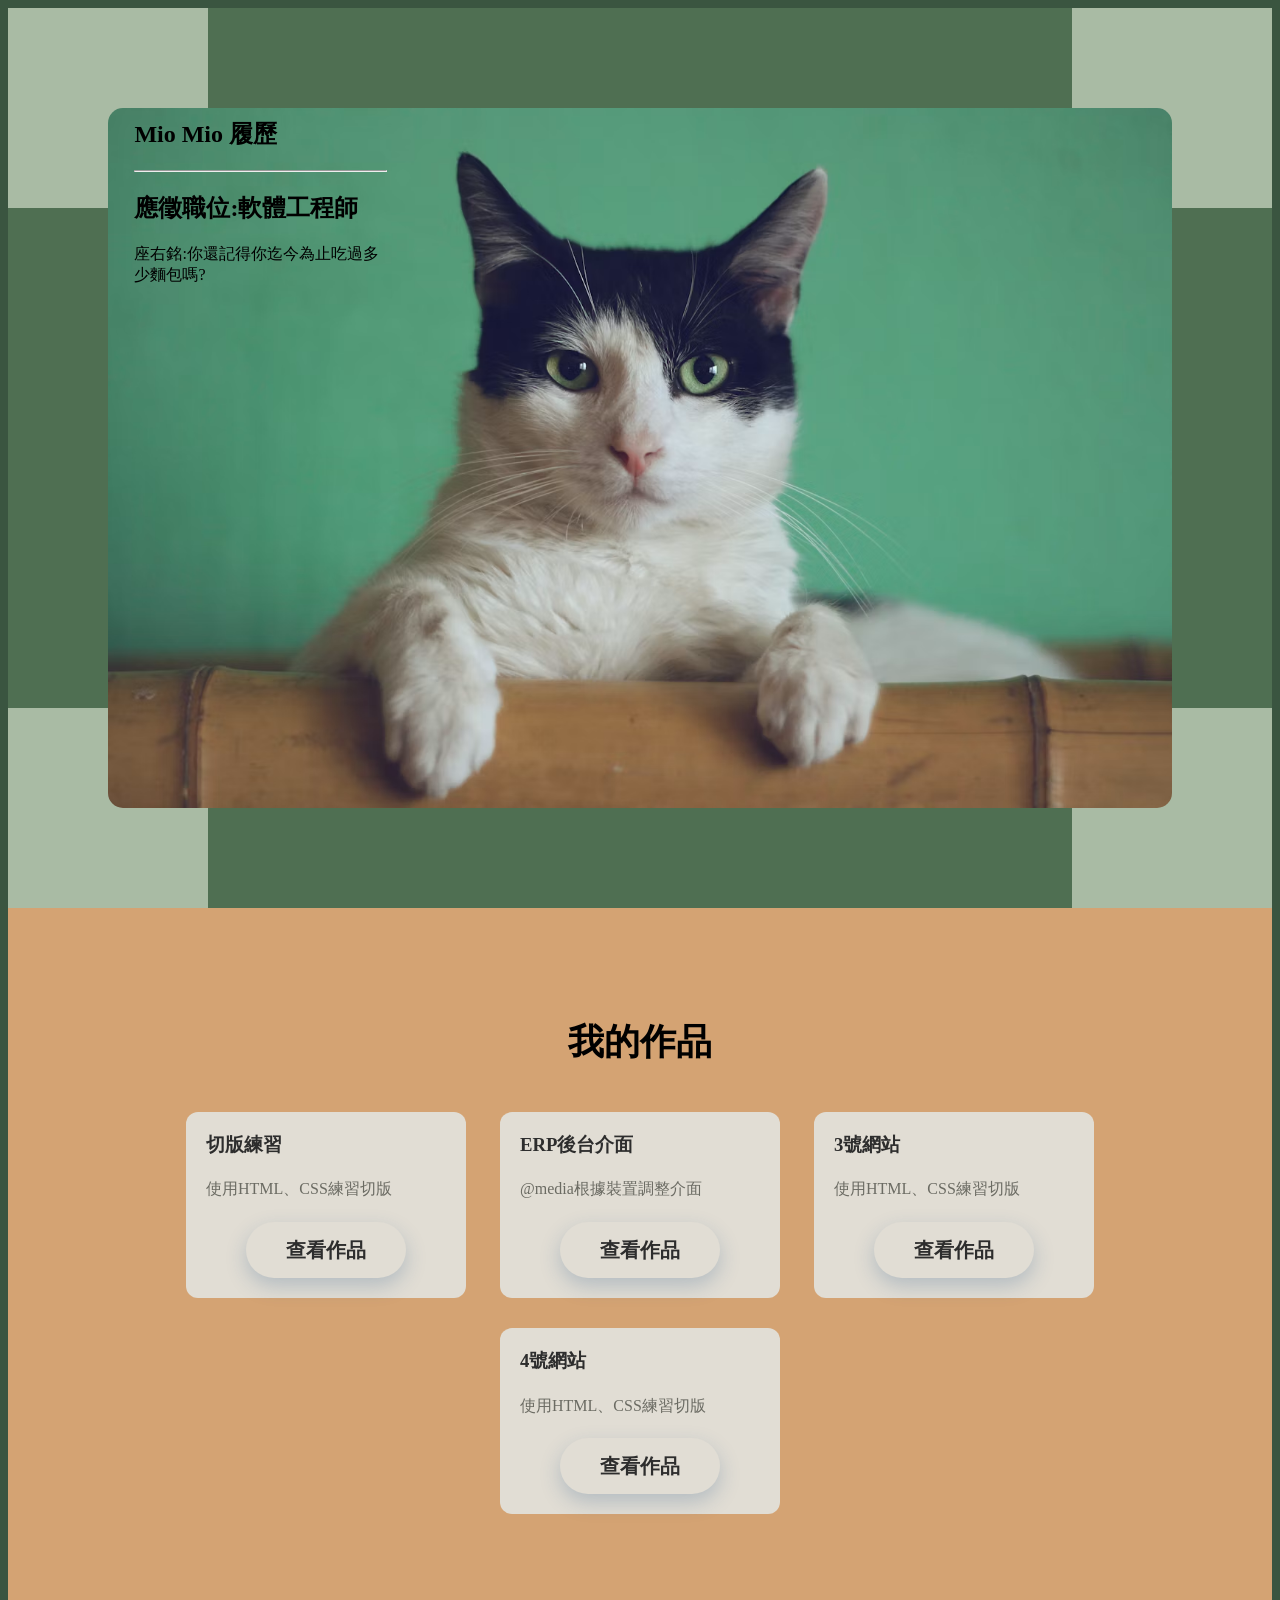
==== index.html @ d28320fb "修改檔名、上傳圖片" ====
<!DOCTYPE html>
<html lang="zh-TW">

<head>
    <meta charset="UTF-8">
    <meta name="viewport" content="width=device-width, initial-scale=1.0">
    <title>UserPage</title>
    <link rel="stylesheet" href="css/UserPage.css">
    <style>
        :root {
            --primary: #4F6F52;
            --primary-dark: #3A5540;

            --secondary: #A9BBA4;

            --accent: #C97C5D;
            --accent-light: #D4A373;

            --bg: #F7F4ED;
            --bg-secondary: #EAE2D6;

            --card: #E1DDD4;

            --text: #2D2D2D;
            --text-secondary: #6B6B63;

            --border: #CFC8BC;

            --link: #5C8374;
        }

        body {
            background-color: var(--primary-dark);
        }

        .s01 {
            background-color: var(--primary);
            height: 100vh;
            position: relative;
        }

        .s01 .box01 {
            width: 200px;
            height: 200px;
            background-color: var(--secondary);
            position: absolute;
            top: 0;
            left: 0;
        }

        .s01 .box02 {
            width: 200px;
            height: 200px;
            background-color: var(--secondary);
            position: absolute;
            top: 0;
            right: 0;
        }

        .s01 .box03 {
            width: 200px;
            height: 200px;
            background-color: var(--secondary);
            position: absolute;
            bottom: 0;
            left: 0;
        }

        .s01 .box04 {
            width: 200px;
            height: 200px;
            background-color: var(--secondary);
            position: absolute;
            right: 0;
            bottom: 0;
        }

        .s01 .UserImg {
            position: absolute;
            top: 100px;
            left: 100px;
            right: 100px;
            bottom: 100px;
            background-color: var(--card);
            background-image: url(images/cat-selfy.avif);
            background-position: center center;
            background-size: cover;
            border-radius: 15px;
        }

        .s01 .UserText {
            position: absolute;
            top: 10%;
            left: 10%;
            right: 70%;
        }

        /* s02作品區 */
        .s02 {
            padding: 80px 10%;
            background-color: var(--accent-light);
            text-align: center;
        }

        .s02 h2 {
            font-size: 36px;
        }

        .s02 .card {
            display: inline-block;
            margin: 15px;
            width: 240px;
            background-color: var(--card);
            padding: 20px;
            text-align: left;
            border-radius: 12px;
        }

        .s02 .card h3 {
            margin-top: 0;
            color: var(--text);
        }

        .s02 .card p {
            line-height: 1.6;
            color: var(--text-secondary);
        }

        .s02 .card a {
            background-color: var(--card);
            line-height: 1.6;
            color: var(--text);

            display: block;
            text-align: center;

            width: 160px;
            height: 56px;

            margin-top: 20px;
            margin-left: auto;
            margin-right: auto;
            text-decoration: none;

            /* color: var(--color_bg); */

            font-size: 20px;
            font-weight: bold;

            line-height: 56px;

            border-radius: 999px;

            box-shadow: 0 8px 20px rgba(47, 93, 140, 0.25);
        }
    </style>
</head>


<body>

    <section class="s01">
        <div class="box01"></div>
        <div class="box02"></div>
        <div class="box03"></div>
        <div class="box04"></div>
        <div class="UserImg"></div>
        <div class="UserText">
            <h1>Mio Mio 履歷</h1>
            <hr>
            <h2>應徵職位:軟體工程師</h2>
            <P>座右銘:你還記得你迄今為止吃過多少麵包嗎?</P>
        </div>
    </section>
    <section class="s02">
        <h2>我的作品</h2>
        <!-- 作品01 -->
        <div class="card">
            <h3>切版練習</h3>
            <p>使用HTML、CSS練習切版</p>
            <!-- 開新分頁 target="blank" -->
            <a href="/20260602-1.html" target="_blank">查看作品</a>
        </div>

        <!-- 作品02 -->
        <div class="card">
            <h3>ERP後台介面</h3>
            <p>@media根據裝置調整介面</p>
            <a href="/20260605-ch5-ai01.html" target="_blank">查看作品</a>
        </div>
        <!-- 作品03 -->
        <div class="card">
            <h3>3號網站</h3>
            <p>使用HTML、CSS練習切版</p>
            <a href="/20260602-1.html" target="_blank">查看作品</a>
        </div>
        <!-- 作品04 -->
        <div class="card">
            <h3>4號網站</h3>
            <p>使用HTML、CSS練習切版</p>
            <a href="/20260602-1.html" target="_blank">查看作品</a>
        </div>

    </section>

</html>
---- css/UserPage.css ----
:root {
  --primary: #4F6F52;
  --primary-dark: #3A5540;

  --secondary: #A9BBA4;

  --accent: #C97C5D;
  --accent-light: #D4A373;

  --bg: #F7F4ED;
  --bg-secondary: #EAE2D6;

  --card: #E1DDD4;

  --text: #2D2D2D;
  --text-secondary: #6B6B63;

  --border: #CFC8BC;

  --link: #5C8374;
}
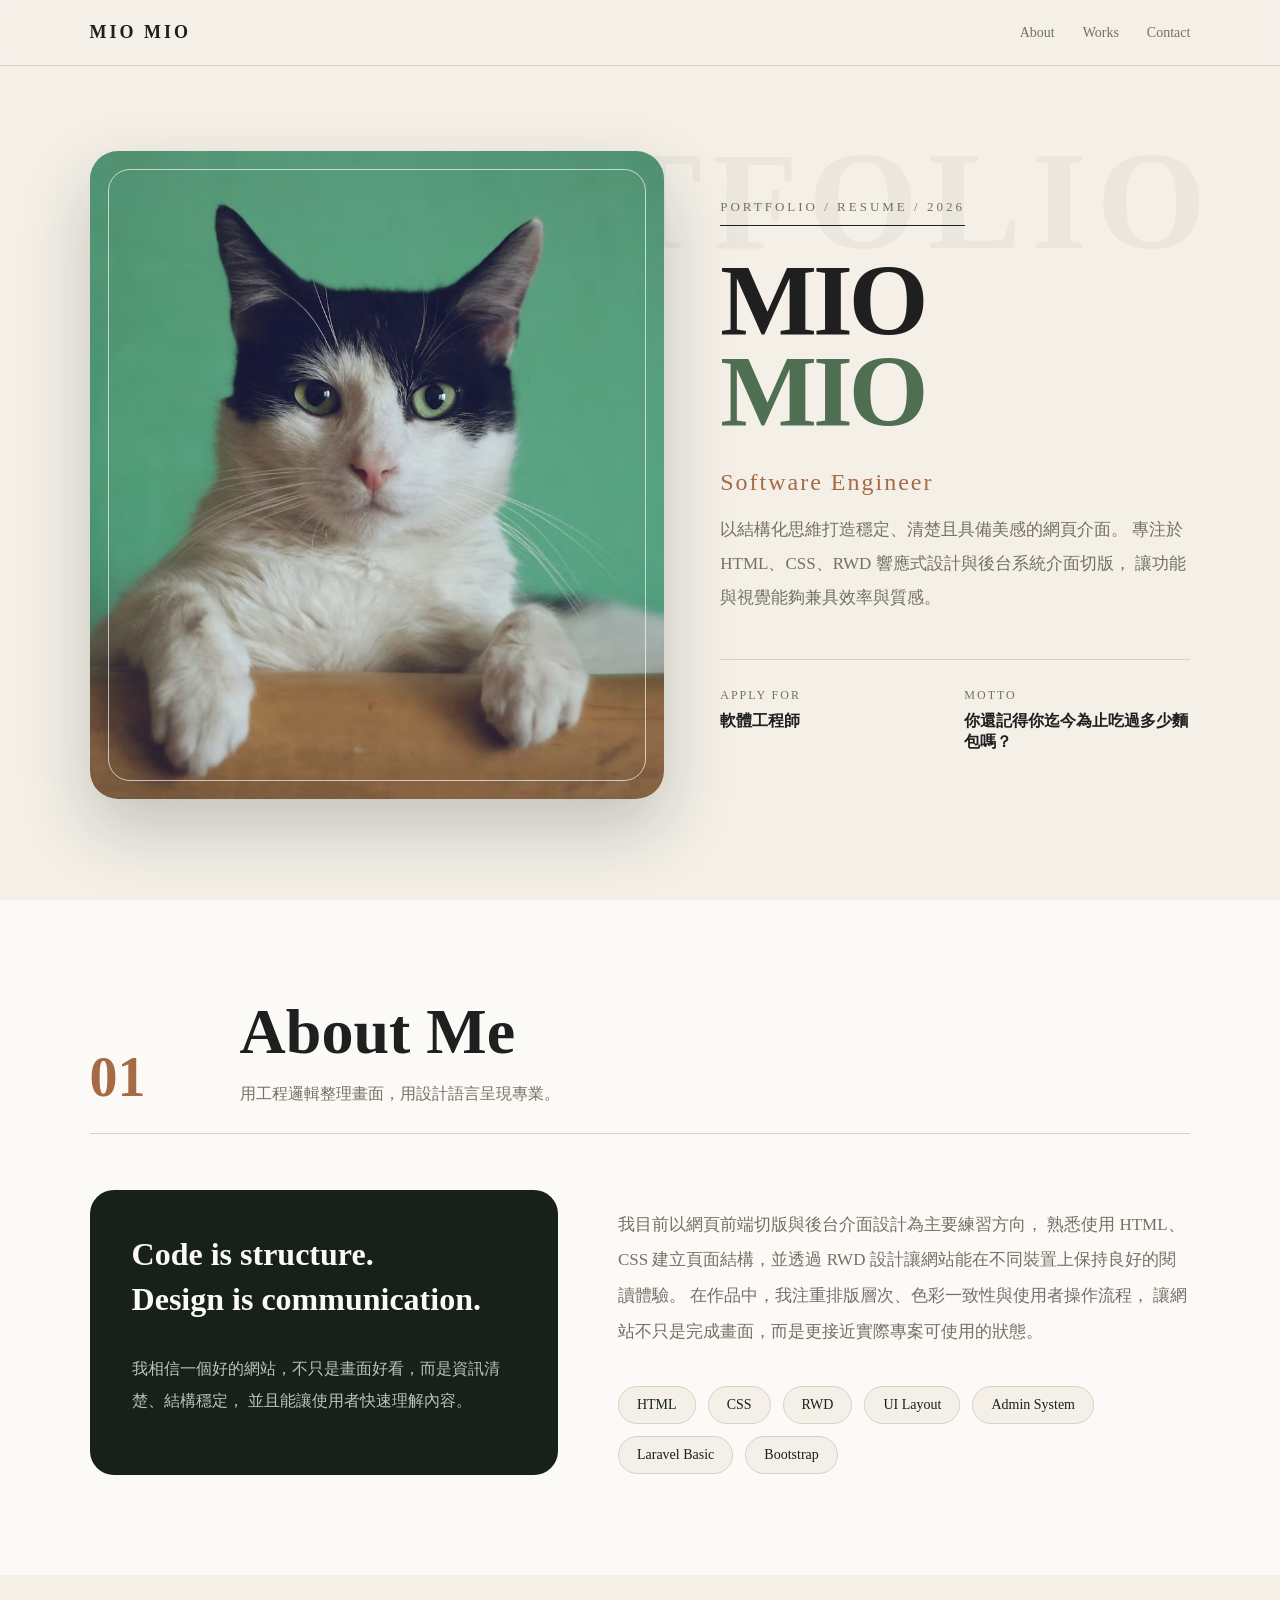
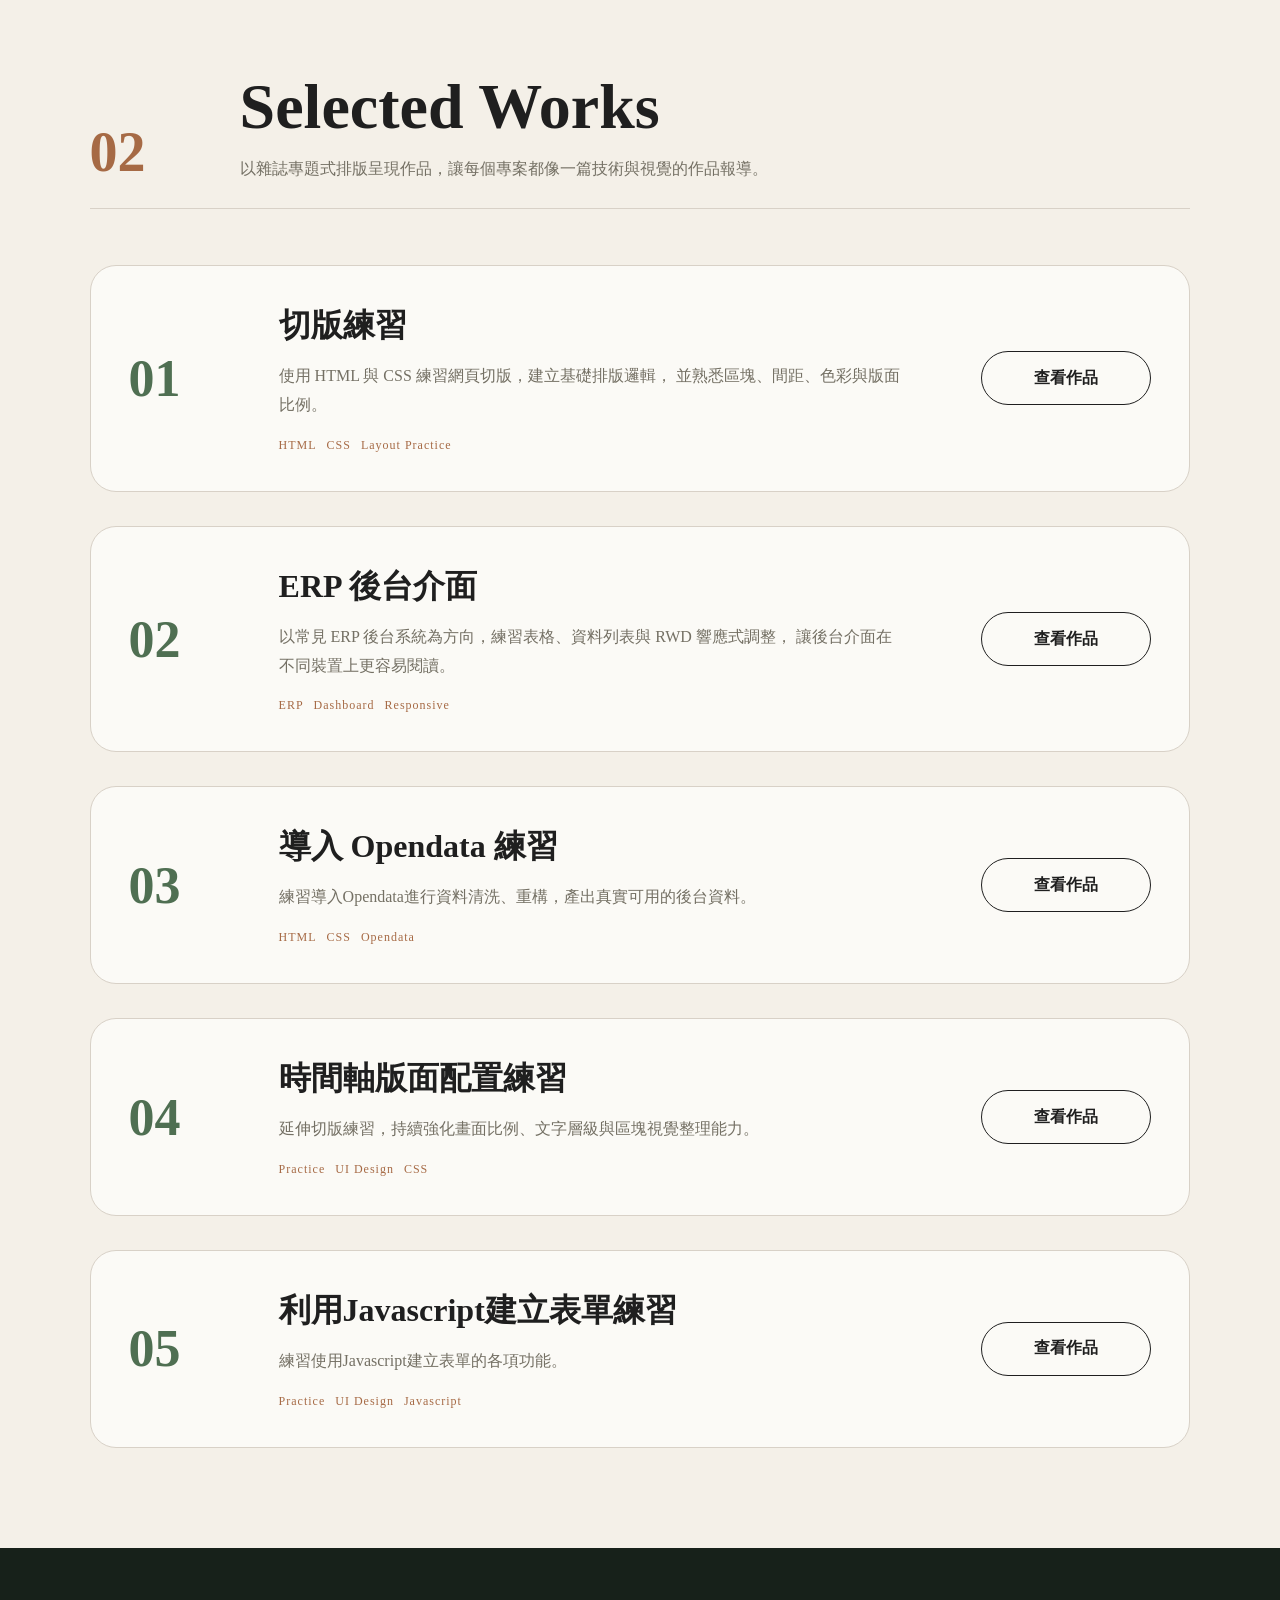
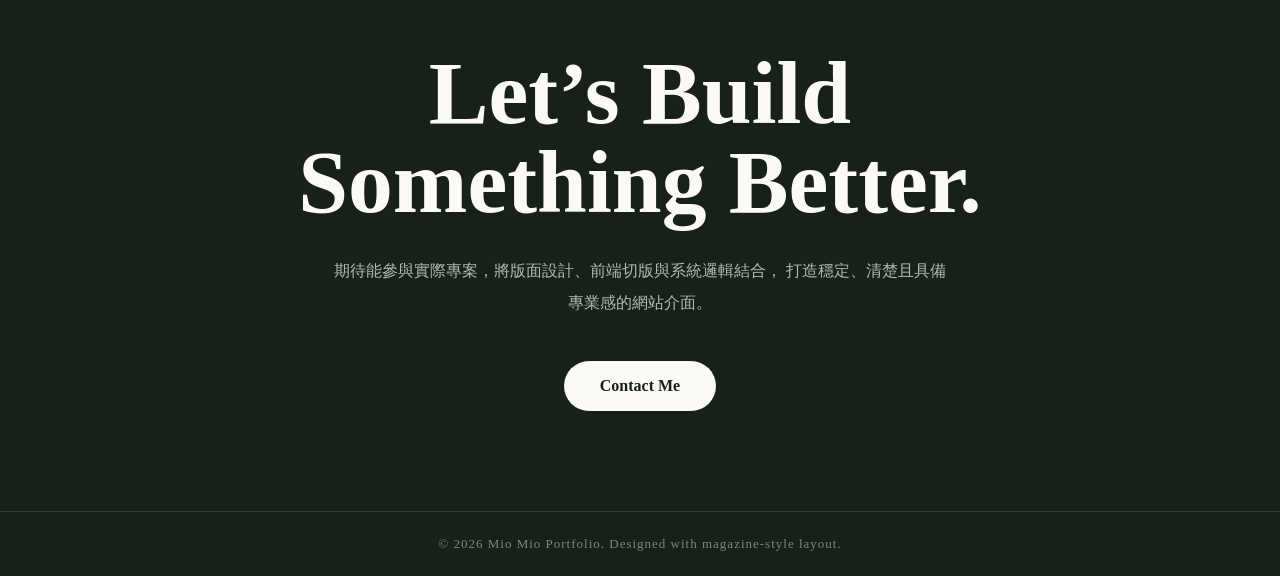
==== commit e260c4d3: "更新個人履歷、新增課程練習內容" ====
--- a/index.html
+++ b/index.html
@@ -4,203 +4,637 @@
 <head>
     <meta charset="UTF-8">
     <meta name="viewport" content="width=device-width, initial-scale=1.0">
-    <title>UserPage</title>
-    <link rel="stylesheet" href="css/UserPage.css">
+    <title>Ken｜Software Engineer Portfolio</title>
+
     <style>
         :root {
-            --primary: #4F6F52;
-            --primary-dark: #3A5540;
-
-            --secondary: #A9BBA4;
-
-            --accent: #C97C5D;
-            --accent-light: #D4A373;
-
-            --bg: #F7F4ED;
-            --bg-secondary: #EAE2D6;
-
-            --card: #E1DDD4;
-
-            --text: #2D2D2D;
-            --text-secondary: #6B6B63;
-
-            --border: #CFC8BC;
-
-            --link: #5C8374;
+            --bg: #F4F0E8;
+            --paper: #FBFAF6;
+            --ink: #1F1F1F;
+            --gray: #747064;
+            --line: #D8D1C7;
+            --olive: #4F6F52;
+            --brown: #A66A45;
+            --dark: #17211A;
+        }
+
+        * {
+            box-sizing: border-box;
+        }
+
+        html {
+            scroll-behavior: smooth;
         }
 
         body {
-            background-color: var(--primary-dark);
-        }
-
-        .s01 {
-            background-color: var(--primary);
-            height: 100vh;
-            position: relative;
-        }
-
-        .s01 .box01 {
-            width: 200px;
-            height: 200px;
-            background-color: var(--secondary);
-            position: absolute;
+            margin: 0;
+            font-family: "Noto Serif TC", "Microsoft JhengHei", serif;
+            background-color: var(--bg);
+            color: var(--ink);
+        }
+
+        a {
+            color: inherit;
+            text-decoration: none;
+        }
+
+        img {
+            display: block;
+            width: 100%;
+        }
+
+        /* Header */
+        .nav {
+            position: fixed;
             top: 0;
             left: 0;
-        }
-
-        .s01 .box02 {
-            width: 200px;
-            height: 200px;
-            background-color: var(--secondary);
+            width: 100%;
+            z-index: 99;
+            padding: 22px 7vw;
+            display: flex;
+            justify-content: space-between;
+            align-items: center;
+            background-color: rgba(244, 240, 232, 0.82);
+            backdrop-filter: blur(12px);
+            border-bottom: 1px solid var(--line);
+        }
+
+        .logo {
+            font-size: 18px;
+            font-weight: 900;
+            letter-spacing: 3px;
+        }
+
+        .nav-menu {
+            display: flex;
+            gap: 28px;
+            font-size: 14px;
+            color: var(--gray);
+        }
+
+        .nav-menu a:hover {
+            color: var(--brown);
+        }
+
+        /* Hero */
+        .hero {
+            min-height: 100vh;
+            padding: 120px 7vw 70px;
+            display: grid;
+            grid-template-columns: 1.1fr 0.9fr;
+            gap: 56px;
+            align-items: center;
+            position: relative;
+        }
+
+        .hero::before {
+            content: "PORTFOLIO";
             position: absolute;
-            top: 0;
-            right: 0;
-        }
-
-        .s01 .box03 {
-            width: 200px;
-            height: 200px;
-            background-color: var(--secondary);
+            top: 120px;
+            right: 5vw;
+            font-size: 11vw;
+            font-weight: 900;
+            letter-spacing: 10px;
+            color: rgba(31, 31, 31, 0.04);
+            pointer-events: none;
+        }
+
+        .hero-img {
+            height: 72vh;
+            min-height: 520px;
+            background-image: url(images/cat-selfy.avif);
+            background-size: cover;
+            background-position: center;
+            border-radius: 28px;
+            box-shadow: 0 30px 70px rgba(23, 33, 26, 0.22);
+            position: relative;
+            overflow: hidden;
+        }
+
+        .hero-img::after {
+            content: "";
             position: absolute;
-            bottom: 0;
-            left: 0;
-        }
-
-        .s01 .box04 {
-            width: 200px;
-            height: 200px;
-            background-color: var(--secondary);
-            position: absolute;
-            right: 0;
-            bottom: 0;
-        }
-
-        .s01 .UserImg {
-            position: absolute;
-            top: 100px;
-            left: 100px;
-            right: 100px;
-            bottom: 100px;
-            background-color: var(--card);
-            background-image: url(images/cat-selfy.avif);
-            background-position: center center;
-            background-size: cover;
-            border-radius: 15px;
-        }
-
-        .s01 .UserText {
-            position: absolute;
-            top: 10%;
-            left: 10%;
-            right: 70%;
-        }
-
-        /* s02作品區 */
-        .s02 {
-            padding: 80px 10%;
-            background-color: var(--accent-light);
+            inset: 18px;
+            border: 1px solid rgba(255, 255, 255, 0.65);
+            border-radius: 22px;
+        }
+
+        .hero-content {
+            position: relative;
+            z-index: 2;
+        }
+
+        .issue {
+            display: inline-block;
+            margin-bottom: 30px;
+            padding-bottom: 10px;
+            border-bottom: 1px solid var(--ink);
+            font-size: 13px;
+            letter-spacing: 3px;
+            color: var(--gray);
+        }
+
+        .hero-title {
+            margin: 0;
+            font-size: clamp(58px, 8vw, 120px);
+            line-height: 0.88;
+            letter-spacing: -4px;
+            font-weight: 900;
+        }
+
+        .hero-title span {
+            color: var(--olive);
+        }
+
+        .hero-job {
+            margin: 32px 0 16px;
+            font-size: 24px;
+            color: var(--brown);
+            letter-spacing: 2px;
+        }
+
+        .hero-text {
+            max-width: 520px;
+            font-size: 17px;
+            line-height: 2;
+            color: var(--gray);
+        }
+
+        .hero-meta {
+            margin-top: 44px;
+            display: grid;
+            grid-template-columns: repeat(2, 1fr);
+            gap: 18px;
+            border-top: 1px solid var(--line);
+            padding-top: 28px;
+        }
+
+        .meta-item small {
+            display: block;
+            margin-bottom: 8px;
+            color: var(--gray);
+            letter-spacing: 2px;
+            font-size: 12px;
+        }
+
+        .meta-item strong {
+            font-size: 16px;
+        }
+
+        /* Section */
+        .section {
+            padding: 100px 7vw;
+        }
+
+        .section-title {
+            display: grid;
+            grid-template-columns: 120px 1fr;
+            gap: 30px;
+            align-items: end;
+            margin-bottom: 56px;
+            border-bottom: 1px solid var(--line);
+            padding-bottom: 24px;
+        }
+
+        .section-title .num {
+            font-size: 56px;
+            color: var(--brown);
+            font-weight: 900;
+        }
+
+        .section-title h2 {
+            margin: 0;
+            font-size: clamp(36px, 5vw, 72px);
+            line-height: 1;
+        }
+
+        .section-title p {
+            margin: 16px 0 0;
+            color: var(--gray);
+            line-height: 1.8;
+        }
+
+        /* About */
+        .about {
+            background-color: var(--paper);
+        }
+
+        .about-grid {
+            display: grid;
+            grid-template-columns: 0.9fr 1.1fr;
+            gap: 60px;
+        }
+
+        .quote-box {
+            padding: 42px;
+            background-color: var(--dark);
+            color: var(--paper);
+            border-radius: 24px;
+        }
+
+        .quote-box h3 {
+            margin-top: 0;
+            font-size: 32px;
+            line-height: 1.4;
+        }
+
+        .quote-box p {
+            color: rgba(255, 255, 255, 0.72);
+            line-height: 2;
+        }
+
+        .about-text {
+            font-size: 17px;
+            line-height: 2.1;
+            color: var(--gray);
+        }
+
+        .skills {
+            margin-top: 36px;
+            display: flex;
+            flex-wrap: wrap;
+            gap: 12px;
+        }
+
+        .skills span {
+            padding: 10px 18px;
+            border: 1px solid var(--line);
+            border-radius: 999px;
+            background-color: var(--bg);
+            color: var(--dark);
+            font-size: 14px;
+        }
+
+        /* Works */
+        .works {
+            background-color: var(--bg);
+        }
+
+        .work-list {
+            display: grid;
+            gap: 34px;
+        }
+
+        .work-card {
+            display: grid;
+            grid-template-columns: 120px 1fr 220px;
+            gap: 30px;
+            align-items: center;
+            padding: 38px;
+            background-color: var(--paper);
+            border: 1px solid var(--line);
+            border-radius: 26px;
+            transition: 0.35s ease;
+        }
+
+        .work-card:hover {
+            transform: translateY(-8px);
+            box-shadow: 0 24px 50px rgba(23, 33, 26, 0.12);
+        }
+
+        .work-num {
+            font-size: 52px;
+            font-weight: 900;
+            color: var(--olive);
+        }
+
+        .work-info h3 {
+            margin: 0 0 14px;
+            font-size: 32px;
+        }
+
+        .work-info p {
+            margin: 0;
+            line-height: 1.8;
+            color: var(--gray);
+        }
+
+        .work-tags {
+            margin-top: 18px;
+            display: flex;
+            gap: 10px;
+            flex-wrap: wrap;
+        }
+
+        .work-tags span {
+            font-size: 12px;
+            color: var(--brown);
+            letter-spacing: 1px;
+        }
+
+        .work-link {
+            justify-self: end;
+            width: 170px;
+            height: 54px;
+            border-radius: 999px;
+            border: 1px solid var(--ink);
+            display: flex;
+            justify-content: center;
+            align-items: center;
+            font-weight: 900;
+            transition: 0.3s;
+        }
+
+        .work-link:hover {
+            background-color: var(--ink);
+            color: var(--paper);
+        }
+
+        /* Contact */
+        .contact {
+            background-color: var(--dark);
+            color: var(--paper);
             text-align: center;
         }
 
-        .s02 h2 {
-            font-size: 36px;
-        }
-
-        .s02 .card {
-            display: inline-block;
-            margin: 15px;
-            width: 240px;
-            background-color: var(--card);
-            padding: 20px;
-            text-align: left;
-            border-radius: 12px;
-        }
-
-        .s02 .card h3 {
-            margin-top: 0;
-            color: var(--text);
-        }
-
-        .s02 .card p {
-            line-height: 1.6;
-            color: var(--text-secondary);
-        }
-
-        .s02 .card a {
-            background-color: var(--card);
-            line-height: 1.6;
-            color: var(--text);
-
-            display: block;
+        .contact h2 {
+            margin: 0;
+            font-size: clamp(42px, 7vw, 96px);
+            line-height: 1;
+        }
+
+        .contact p {
+            margin: 28px auto 0;
+            max-width: 620px;
+            color: rgba(255, 255, 255, 0.68);
+            line-height: 2;
+        }
+
+        .contact-btn {
+            margin-top: 42px;
+            display: inline-flex;
+            padding: 16px 36px;
+            border-radius: 999px;
+            background-color: var(--paper);
+            color: var(--dark);
+            font-weight: 900;
+        }
+
+        .footer {
+            padding: 24px 7vw;
+            background-color: var(--dark);
+            color: rgba(255, 255, 255, 0.45);
+            border-top: 1px solid rgba(255, 255, 255, 0.12);
             text-align: center;
-
-            width: 160px;
-            height: 56px;
-
-            margin-top: 20px;
-            margin-left: auto;
-            margin-right: auto;
-            text-decoration: none;
-
-            /* color: var(--color_bg); */
-
-            font-size: 20px;
-            font-weight: bold;
-
-            line-height: 56px;
-
-            border-radius: 999px;
-
-            box-shadow: 0 8px 20px rgba(47, 93, 140, 0.25);
+            font-size: 13px;
+            letter-spacing: 1px;
+        }
+
+        /* RWD */
+        @media screen and (max-width: 992px) {
+            .hero {
+                grid-template-columns: 1fr;
+            }
+
+            .hero-img {
+                height: 520px;
+            }
+
+            .about-grid {
+                grid-template-columns: 1fr;
+            }
+
+            .work-card {
+                grid-template-columns: 1fr;
+            }
+
+            .work-link {
+                justify-self: start;
+            }
+        }
+
+        @media screen and (max-width: 768px) {
+            .nav-menu {
+                display: none;
+            }
+
+            .hero {
+                padding-top: 100px;
+            }
+
+            .hero-img {
+                height: 420px;
+                min-height: auto;
+            }
+
+            .hero-title {
+                letter-spacing: -2px;
+            }
+
+            .hero-meta {
+                grid-template-columns: 1fr;
+            }
+
+            .section-title {
+                grid-template-columns: 1fr;
+            }
+
+            .work-card {
+                padding: 28px;
+            }
+
+            .work-info h3 {
+                font-size: 26px;
+            }
         }
     </style>
 </head>
 
-
 <body>
 
-    <section class="s01">
-        <div class="box01"></div>
-        <div class="box02"></div>
-        <div class="box03"></div>
-        <div class="box04"></div>
-        <div class="UserImg"></div>
-        <div class="UserText">
-            <h1>Mio Mio 履歷</h1>
-            <hr>
-            <h2>應徵職位:軟體工程師</h2>
-            <P>座右銘:你還記得你迄今為止吃過多少麵包嗎?</P>
+    <header class="nav">
+        <a href="#" class="logo">MIO MIO</a>
+        <nav class="nav-menu">
+            <a href="#about">About</a>
+            <a href="#works">Works</a>
+            <a href="#contact">Contact</a>
+        </nav>
+    </header>
+
+    <!-- Hero -->
+    <section class="hero">
+        <div class="hero-img"></div>
+
+        <div class="hero-content">
+            <div class="issue">PORTFOLIO / RESUME / 2026</div>
+
+            <h1 class="hero-title">
+                MIO<br>
+                <span>MIO</span>
+            </h1>
+
+            <div class="hero-job">Software Engineer</div>
+
+            <p class="hero-text">
+                以結構化思維打造穩定、清楚且具備美感的網頁介面。
+                專注於 HTML、CSS、RWD 響應式設計與後台系統介面切版，
+                讓功能與視覺能夠兼具效率與質感。
+            </p>
+
+            <div class="hero-meta">
+                <div class="meta-item">
+                    <small>APPLY FOR</small>
+                    <strong>軟體工程師</strong>
+                </div>
+                <div class="meta-item">
+                    <small>MOTTO</small>
+                    <strong>你還記得你迄今為止吃過多少麵包嗎？</strong>
+                </div>
+            </div>
         </div>
     </section>
-    <section class="s02">
-        <h2>我的作品</h2>
-        <!-- 作品01 -->
-        <div class="card">
-            <h3>切版練習</h3>
-            <p>使用HTML、CSS練習切版</p>
-            <!-- 開新分頁 target="blank" -->
-            <a href="/20260602-1.html" target="_blank">查看作品</a>
+
+    <!-- About -->
+    <section class="section about" id="about">
+        <div class="section-title">
+            <div class="num">01</div>
+            <div>
+                <h2>About Me</h2>
+                <p>用工程邏輯整理畫面，用設計語言呈現專業。</p>
+            </div>
         </div>
 
-        <!-- 作品02 -->
-        <div class="card">
-            <h3>ERP後台介面</h3>
-            <p>@media根據裝置調整介面</p>
-            <a href="/20260605-ch5-ai01.html" target="_blank">查看作品</a>
+        <div class="about-grid">
+            <div class="quote-box">
+                <h3>Code is structure.<br>Design is communication.</h3>
+                <p>
+                    我相信一個好的網站，不只是畫面好看，而是資訊清楚、結構穩定，
+                    並且能讓使用者快速理解內容。
+                </p>
+            </div>
+
+            <div>
+                <p class="about-text">
+                    我目前以網頁前端切版與後台介面設計為主要練習方向，
+                    熟悉使用 HTML、CSS 建立頁面結構，並透過 RWD 設計讓網站能在不同裝置上保持良好的閱讀體驗。
+                    在作品中，我注重排版層次、色彩一致性與使用者操作流程，
+                    讓網站不只是完成畫面，而是更接近實際專案可使用的狀態。
+                </p>
+
+                <div class="skills">
+                    <span>HTML</span>
+                    <span>CSS</span>
+                    <span>RWD</span>
+                    <span>UI Layout</span>
+                    <span>Admin System</span>
+                    <span>Laravel Basic</span>
+                    <span>Bootstrap</span>
+                </div>
+            </div>
         </div>
-        <!-- 作品03 -->
-        <div class="card">
-            <h3>3號網站</h3>
-            <p>使用HTML、CSS練習切版</p>
-            <a href="/20260602-1.html" target="_blank">查看作品</a>
+    </section>
+
+    <!-- Works -->
+    <section class="section works" id="works">
+        <div class="section-title">
+            <div class="num">02</div>
+            <div>
+                <h2>Selected Works</h2>
+                <p>以雜誌專題式排版呈現作品，讓每個專案都像一篇技術與視覺的作品報導。</p>
+            </div>
         </div>
-        <!-- 作品04 -->
-        <div class="card">
-            <h3>4號網站</h3>
-            <p>使用HTML、CSS練習切版</p>
-            <a href="/20260602-1.html" target="_blank">查看作品</a>
+
+        <div class="work-list">
+
+            <article class="work-card">
+                <div class="work-num">01</div>
+                <div class="work-info">
+                    <h3>切版練習</h3>
+                    <p>
+                        使用 HTML 與 CSS 練習網頁切版，建立基礎排版邏輯，
+                        並熟悉區塊、間距、色彩與版面比例。
+                    </p>
+                    <div class="work-tags">
+                        <span>HTML</span>
+                        <span>CSS</span>
+                        <span>Layout Practice</span>
+                    </div>
+                </div>
+                <a href="20260527-1-AI01.html" target="_blank" class="work-link">查看作品</a>
+            </article>
+
+            <article class="work-card">
+                <div class="work-num">02</div>
+                <div class="work-info">
+                    <h3>ERP 後台介面</h3>
+                    <p>
+                        以常見 ERP 後台系統為方向，練習表格、資料列表與 RWD 響應式調整，
+                        讓後台介面在不同裝置上更容易閱讀。
+                    </p>
+                    <div class="work-tags">
+                        <span>ERP</span>
+                        <span>Dashboard</span>
+                        <span>Responsive</span>
+                    </div>
+                </div>
+                <a href="20260605-ch5-ai01.html" target="_blank" class="work-link">查看作品</a>
+            </article>
+
+            <article class="work-card">
+                <div class="work-num">03</div>
+                <div class="work-info">
+                    <h3>導入 Opendata 練習</h3>
+                    <p>
+                        練習導入Opendata進行資料清洗、重構，產出真實可用的後台資料。
+                    </p>
+                    <div class="work-tags">
+                        <span>HTML</span>
+                        <span>CSS</span>
+                        <span>Opendata</span>
+                    </div>
+                </div>
+                <a href="20260609-travleFood.html" target="_blank" class="work-link">查看作品</a>
+            </article>
+
+            <article class="work-card">
+                <div class="work-num">04</div>
+                <div class="work-info">
+                    <h3>時間軸版面配置練習</h3>
+                    <p>
+                        延伸切版練習，持續強化畫面比例、文字層級與區塊視覺整理能力。
+                    </p>
+                    <div class="work-tags">
+                        <span>Practice</span>
+                        <span>UI Design</span>
+                        <span>CSS</span>
+                    </div>
+                </div>
+                <a href="20260623-ch7-flex-ex01-timeline-section-ai01.html" target="_blank" class="work-link">查看作品</a>
+            </article>
+
+            <article class="work-card">
+                <div class="work-num">05</div>
+                <div class="work-info">
+                    <h3>利用Javascript建立表單練習</h3>
+                    <p>
+                        練習使用Javascript建立表單的各項功能。
+                    </p>
+                    <div class="work-tags">
+                        <span>Practice</span>
+                        <span>UI Design</span>
+                        <span>Javascript</span>
+                    </div>
+                </div>
+                <a href="20260625-ch11-form-JS-Ai.html" target="_blank" class="work-link">查看作品</a>
+            </article>
+
         </div>
-
     </section>
 
+    <!-- Contact -->
+    <section class="section contact" id="contact">
+        <h2>Let’s Build<br>Something Better.</h2>
+        <p>
+            期待能參與實際專案，將版面設計、前端切版與系統邏輯結合，
+            打造穩定、清楚且具備專業感的網站介面。
+        </p>
+        <a href="mailto:yourmail@example.com" class="contact-btn">Contact Me</a>
+    </section>
+
+    <footer class="footer">
+        © 2026 Mio Mio Portfolio. Designed with magazine-style layout.
+    </footer>
+
+</body>
+
 </html>
